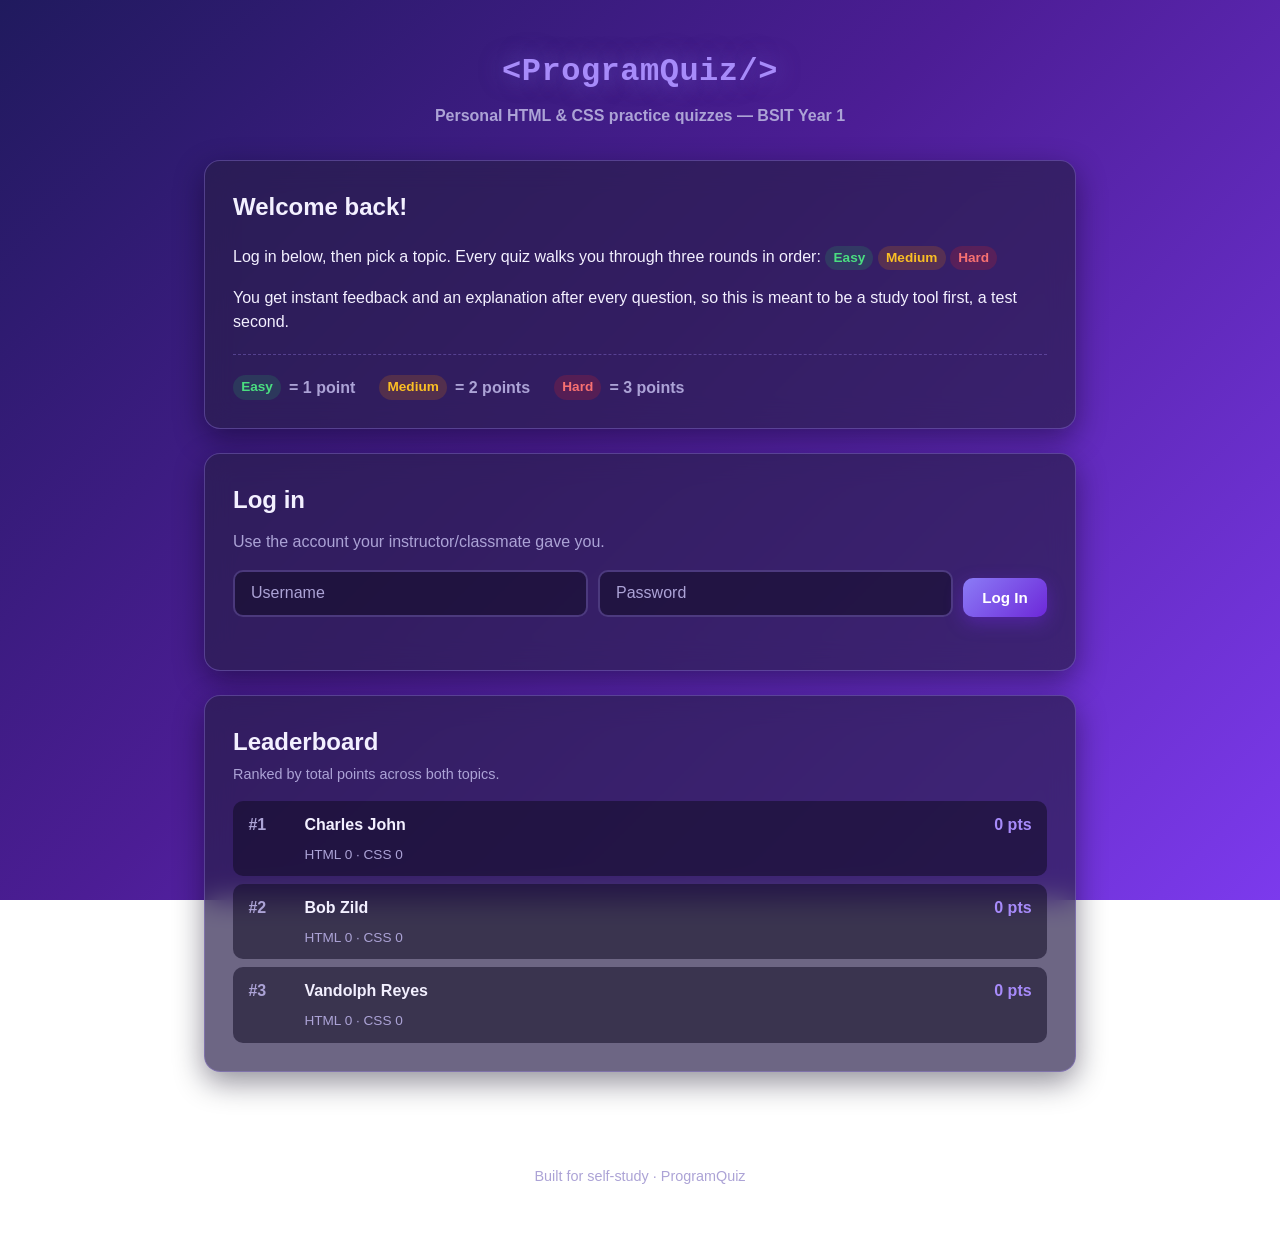
==== index.html @ 382ba7f5 "Initial commit" ====
<!DOCTYPE html>
<html lang="en">
<head>
<meta charset="UTF-8">
<meta name="viewport" content="width=device-width, initial-scale=1.0">
<title>ProgramQuiz &mdash; HTML &amp; CSS Practice Quizzes</title>
<link rel="stylesheet" href="css/style.css">
</head>
<body>

<header class="site-header">
  <div class="brand">&lt;ProgramQuiz/&gt;</div>
  <p class="tagline">Personal HTML &amp; CSS practice quizzes &mdash; BSIT Year 1</p>
</header>

<main class="home">

  <section class="intro card">
    <h1>Welcome back!</h1>
    <p>Log in below, then pick a topic. Every quiz walks you through three rounds in order:
      <span class="badge easy">Easy</span>
      <span class="badge medium">Medium</span>
      <span class="badge hard">Hard</span>
    </p>
    <p>You get instant feedback and an explanation after every question, so this is meant to be a study tool first, a test second.</p>

    <div class="score-guide">
      <div class="score-item"><span class="badge easy">Easy</span> = 1 point</div>
      <div class="score-item"><span class="badge medium">Medium</span> = 2 points</div>
      <div class="score-item"><span class="badge hard">Hard</span> = 3 points</div>
    </div>
  </section>

  <section id="auth-gate" class="card auth-gate"></section>

  <section class="card leaderboard-card">
    <h2>Leaderboard</h2>
    <p class="leaderboard-hint">Ranked by total points across both topics.</p>
    <div id="leaderboard-list"></div>
  </section>

  <div id="app-content" class="app-content hidden">

  <section class="topics" id="topics">

    <article class="topic-card" data-topic="html">
      <div class="topic-icon html-icon">&lt;/&gt;</div>
      <h2>HTML</h2>
      <p>Structure, tags, attributes, forms, semantic elements and accessibility basics.</p>
      <div class="topic-meta">
        <span>10 Easy &middot; 10 Medium &middot; 10 Hard</span>
        <span class="max-score">Max score: 60 pts</span>
      </div>
      <div class="best-score" data-best="html">Best score: <strong>Not attempted yet</strong></div>
      <a class="btn btn-start" href="quiz.html?topic=html">Start HTML Quiz</a>
    </article>

    <article class="topic-card" data-topic="css">
      <div class="topic-icon css-icon">{ }</div>
      <h2>CSS</h2>
      <p>Selectors, the box model, layout with Flexbox/Grid, positioning and specificity.</p>
      <div class="topic-meta">
        <span>10 Easy &middot; 10 Medium &middot; 10 Hard</span>
        <span class="max-score">Max score: 60 pts</span>
      </div>
      <div class="best-score" data-best="css">Best score: <strong>Not attempted yet</strong></div>
      <a class="btn btn-start" href="quiz.html?topic=css">Start CSS Quiz</a>
    </article>

  </section>

  <section class="card stats-card">
    <h2>Your progress</h2>
    <div id="progress-summary" class="progress-summary">
      <div class="stat"><span class="stat-num" id="stat-total-points">0</span><span class="stat-label">Total points earned</span></div>
      <div class="stat"><span class="stat-num" id="stat-quizzes-done">0</span><span class="stat-label">Quizzes completed</span></div>
    </div>
    <button id="reset-btn" class="btn btn-ghost">Reset my progress</button>
  </section>

  </div>

</main>

<footer class="site-footer">
  <p>Built for self-study &middot; ProgramQuiz</p>
</footer>

<script src="js/questions.js"></script>
<script src="js/accounts.js"></script>
<script src="js/auth.js"></script>
<script src="js/app.js"></script>
</body>
</html>
---- css/style.css ----
:root {
  --ink: #f3f0ff;
  --muted: #aca3d6;
  --border: rgba(167, 139, 250, 0.32);

  --surface: rgba(40, 30, 74, 0.68);
  --inset: rgba(17, 12, 38, 0.55);

  --brand: #8b7cf6;
  --brand-strong: #a78bfa;
  --brand-dark: #6d28d9;

  --easy: #4ade80;
  --easy-bg: rgba(34, 197, 94, 0.16);
  --medium: #fbbf24;
  --medium-bg: rgba(217, 119, 6, 0.2);
  --hard: #f87171;
  --hard-bg: rgba(220, 38, 38, 0.2);

  --correct: #4ade80;
  --correct-bg: rgba(34, 197, 94, 0.16);
  --wrong: #f87171;
  --wrong-bg: rgba(220, 38, 38, 0.2);

  --radius: 16px;
  --shadow: 0 10px 30px rgba(8, 5, 26, 0.45);
  font-family: "Segoe UI", Roboto, -apple-system, BlinkMacSystemFont, sans-serif;
}

* { box-sizing: border-box; }

html, body { min-height: 100%; }

body {
  margin: 0;
  background: linear-gradient(135deg, #201a5e 0%, #4c1d95 45%, #7c3aed 100%);
  background-attachment: fixed;
  background-size: cover;
  color: var(--ink);
  line-height: 1.5;
}

code, .mono {
  font-family: "Cascadia Code", "Consolas", "Courier New", monospace;
  background: rgba(0, 0, 0, 0.25);
  padding: 0.1em 0.4em;
  border-radius: 4px;
  font-size: 0.95em;
}

/* ---------- header ---------- */
.site-header {
  color: var(--ink);
  padding: 3rem 1.5rem 2rem;
  text-align: center;
}
.brand {
  font-family: "Cascadia Code", "Consolas", monospace;
  font-size: 2rem;
  font-weight: 800;
  letter-spacing: 0.5px;
  color: var(--brand-strong);
  text-shadow: 0 0 24px rgba(139, 124, 246, 0.5);
}
.tagline {
  margin: 0.5rem 0 0;
  color: var(--muted);
  font-weight: 600;
}

.quiz-header {
  display: flex;
  align-items: center;
  justify-content: space-between;
  background: rgba(24, 18, 51, 0.8);
  backdrop-filter: blur(12px);
  -webkit-backdrop-filter: blur(12px);
  padding: 1rem 1.5rem;
  border-bottom: 1px solid var(--border);
  position: sticky;
  top: 0;
  z-index: 10;
  flex-wrap: wrap;
  gap: 0.5rem;
}
.back-link {
  color: var(--brand-strong);
  text-decoration: none;
  font-weight: 600;
}
.back-link:hover { text-decoration: underline; }
.quiz-title-wrap { text-align: center; }
.quiz-title { font-weight: 700; font-size: 1.1rem; color: var(--ink); }
.quiz-player { font-size: 0.8rem; color: var(--muted); }
.score-tracker {
  background: linear-gradient(135deg, var(--brand), var(--brand-dark));
  color: #fff;
  padding: 0.4rem 0.9rem;
  border-radius: 999px;
  font-weight: 600;
  font-size: 0.95rem;
}

/* ---------- layout ---------- */
.home {
  max-width: 920px;
  margin: 0 auto 3rem;
  padding: 0 1.5rem;
  display: flex;
  flex-direction: column;
  gap: 1.5rem;
}

.app-content {
  display: flex;
  flex-direction: column;
  gap: 1.5rem;
}

.card {
  background: var(--surface);
  border-radius: var(--radius);
  box-shadow: var(--shadow);
  padding: 1.75rem;
  border: 1px solid var(--border);
  backdrop-filter: blur(14px);
  -webkit-backdrop-filter: blur(14px);
}

.intro h1 { margin-top: 0; color: var(--ink); }

.badge {
  display: inline-block;
  padding: 0.15em 0.6em;
  border-radius: 999px;
  font-size: 0.85em;
  font-weight: 700;
}
.badge.easy { background: var(--easy-bg); color: var(--easy); }
.badge.medium { background: var(--medium-bg); color: var(--medium); }
.badge.hard { background: var(--hard-bg); color: var(--hard); }

.score-guide {
  display: flex;
  gap: 1.5rem;
  flex-wrap: wrap;
  margin-top: 1.25rem;
  padding-top: 1.25rem;
  border-top: 1px dashed var(--border);
}
.score-item { display: flex; align-items: center; gap: 0.5rem; font-weight: 600; color: var(--muted); }

.topics {
  display: grid;
  grid-template-columns: repeat(auto-fit, minmax(280px, 1fr));
  gap: 1.5rem;
}

.topic-card {
  background: var(--surface);
  border-radius: var(--radius);
  box-shadow: var(--shadow);
  border: 1px solid var(--border);
  backdrop-filter: blur(14px);
  -webkit-backdrop-filter: blur(14px);
  padding: 1.75rem;
  display: flex;
  flex-direction: column;
  gap: 0.6rem;
}
.topic-icon {
  width: 52px;
  height: 52px;
  border-radius: 12px;
  display: flex;
  align-items: center;
  justify-content: center;
  font-family: "Cascadia Code", monospace;
  font-weight: 700;
  font-size: 1.1rem;
  color: #fff;
}
.html-icon { background: #e34f26; }
.css-icon { background: #2965f1; }

.topic-card h2 { margin: 0.2rem 0 0; color: var(--ink); }
.topic-card p { color: var(--muted); margin: 0; }
.topic-meta {
  display: flex;
  justify-content: space-between;
  font-size: 0.85rem;
  color: var(--muted);
  flex-wrap: wrap;
  gap: 0.25rem;
}
.best-score { font-size: 0.9rem; color: var(--muted); }
.best-score strong { color: var(--ink); }

.btn {
  display: inline-block;
  text-align: center;
  border: none;
  border-radius: 10px;
  padding: 0.7rem 1.2rem;
  font-weight: 700;
  cursor: pointer;
  text-decoration: none;
  font-size: 0.95rem;
  transition: transform 0.1s ease, box-shadow 0.15s ease, background 0.15s ease;
}
.btn-start {
  background: linear-gradient(135deg, #8b7cf6, #6d28d9);
  color: #fff;
  margin-top: 0.5rem;
  box-shadow: 0 6px 18px rgba(109, 40, 217, 0.45);
}
.btn-start:hover { background: linear-gradient(135deg, #7c6df2, #5b21b6); }
.btn-ghost {
  background: transparent;
  color: var(--muted);
  border: 1px solid var(--border);
}
.btn-ghost:hover { border-color: var(--wrong); color: var(--wrong); }

.stats-card h2 { margin-top: 0; color: var(--ink); }
.progress-summary {
  display: flex;
  gap: 2.5rem;
  margin-bottom: 1.25rem;
  flex-wrap: wrap;
}
.stat { display: flex; flex-direction: column; }
.stat-num { font-size: 2rem; font-weight: 800; color: var(--brand-strong); }
.stat-label { color: var(--muted); font-size: 0.9rem; }

/* ---------- login ---------- */
.auth-gate h2 { margin-top: 0; color: var(--ink); }
.gate-hint { color: var(--muted); margin-top: -0.5rem; }

.login-active {
  display: flex;
  align-items: center;
  justify-content: space-between;
  flex-wrap: wrap;
  gap: 0.75rem;
}

.login-form {
  display: flex;
  gap: 0.6rem;
  flex-wrap: wrap;
  margin-top: 0.75rem;
}
.login-form input {
  flex: 1;
  min-width: 160px;
  padding: 0.7rem 1rem;
  border: 2px solid var(--border);
  border-radius: 10px;
  font-size: 1rem;
  background: var(--inset);
  color: var(--ink);
}
.login-form input::placeholder { color: var(--muted); }
.login-form input:focus { outline: none; border-color: var(--brand); }
.login-error { color: var(--wrong); font-size: 0.9rem; margin-top: 0.5rem; min-height: 1.2em; }

/* ---------- leaderboard ---------- */
.leaderboard-card h2 { margin-top: 0; margin-bottom: 0.2rem; color: var(--ink); }
.leaderboard-hint { color: var(--muted); font-size: 0.9rem; margin-top: 0; }
.leaderboard-table {
  display: flex;
  flex-direction: column;
  gap: 0.5rem;
  margin-top: 1rem;
}
.leaderboard-row {
  display: grid;
  grid-template-columns: 2.5rem 1fr auto;
  align-items: center;
  gap: 0.5rem 1rem;
  padding: 0.65rem 0.9rem;
  border-radius: 10px;
  background: var(--inset);
  border: 1px solid transparent;
}
.leaderboard-row.is-me {
  background: rgba(139, 124, 246, 0.18);
  border: 1px solid var(--brand);
}
.lb-rank { font-weight: 800; color: var(--muted); }
.lb-name { font-weight: 700; grid-column: 2; color: var(--ink); }
.lb-total { font-weight: 700; color: var(--brand-strong); grid-column: 3; }
.lb-detail { grid-column: 2 / span 2; color: var(--muted); font-size: 0.85rem; }

.site-footer {
  text-align: center;
  color: var(--muted);
  padding: 2rem;
  font-size: 0.9rem;
}

/* ---------- quiz page ---------- */
.progress-wrap {
  height: 8px;
  background: var(--inset);
}
.progress-bar {
  height: 100%;
  width: 0%;
  background: linear-gradient(90deg, var(--brand), var(--brand-strong));
  transition: width 0.25s ease;
}
.round-label {
  text-align: center;
  padding: 0.6rem;
  font-weight: 700;
  color: var(--muted);
  font-size: 0.95rem;
}

.quiz-main {
  max-width: 760px;
  margin: 0 auto;
  padding: 1rem 1.5rem 3rem;
}

.question-card {
  background: var(--surface);
  border-radius: var(--radius);
  box-shadow: var(--shadow);
  border: 1px solid var(--border);
  backdrop-filter: blur(14px);
  -webkit-backdrop-filter: blur(14px);
  padding: 1.75rem;
}

.q-meta {
  display: flex;
  justify-content: space-between;
  align-items: center;
  margin-bottom: 1rem;
}
.q-count { color: var(--muted); font-size: 0.9rem; font-weight: 600; }

.q-text {
  font-size: 1.15rem;
  font-weight: 600;
  margin: 0 0 1.25rem;
  color: var(--ink);
}

.code-hint {
  color: var(--muted);
  font-size: 0.85rem;
  font-style: italic;
  margin: 0 0 1rem;
}

.choices {
  display: flex;
  flex-direction: column;
  gap: 0.7rem;
}

.choice {
  display: flex;
  align-items: center;
  gap: 0.75rem;
  padding: 0.8rem 1rem;
  border: 2px solid var(--border);
  border-radius: 10px;
  background: var(--inset);
  cursor: pointer;
  text-align: left;
  font-size: 1rem;
  color: var(--ink);
  transition: border-color 0.15s ease, background 0.15s ease;
}
.choice:hover:not(:disabled) {
  border-color: var(--brand);
}
.choice-letter {
  width: 26px;
  height: 26px;
  min-width: 26px;
  border-radius: 50%;
  background: rgba(255, 255, 255, 0.06);
  border: 2px solid var(--border);
  display: flex;
  align-items: center;
  justify-content: center;
  font-weight: 700;
  font-size: 0.85rem;
  color: var(--ink);
}
.choice:disabled { cursor: default; }
.choice.correct { border-color: var(--correct); background: var(--correct-bg); }
.choice.correct .choice-letter { border-color: var(--correct); background: var(--correct); color: #0b1e12; }
.choice.wrong { border-color: var(--wrong); background: var(--wrong-bg); }
.choice.wrong .choice-letter { border-color: var(--wrong); background: var(--wrong); color: #2a0a0a; }
.choice.dim { opacity: 0.5; }

.feedback {
  margin-top: 1.25rem;
  padding: 1rem 1.1rem;
  border-radius: 10px;
  font-size: 0.95rem;
}
.feedback.is-correct { background: var(--correct-bg); border: 1px solid var(--correct); }
.feedback.is-wrong { background: var(--wrong-bg); border: 1px solid var(--wrong); }
.feedback-title { font-weight: 700; margin-bottom: 0.35rem; }
.feedback.is-correct .feedback-title { color: var(--correct); }
.feedback.is-wrong .feedback-title { color: var(--wrong); }
.correct-answer-line { margin-bottom: 0.5rem; }
.correct-answer-line strong { color: var(--correct); }
.feedback-explanation { margin-bottom: 0.9rem; }

.code-block {
  background: #120c2c;
  color: #e7e2ff;
  border: 1px solid rgba(167, 139, 250, 0.25);
  border-radius: 8px;
  padding: 0.9rem 1rem;
  margin: 0.6rem 0;
  overflow-x: auto;
  font-size: 0.85rem;
  line-height: 1.5;
}
.code-block code {
  background: none;
  padding: 0;
  color: inherit;
  font-size: inherit;
  white-space: pre;
}

.q-footer {
  display: flex;
  justify-content: flex-end;
  margin-top: 1.25rem;
}

/* ---------- results ---------- */
.results {
  max-width: 760px;
  margin: 0 auto;
  padding: 1rem 1.5rem 3rem;
  display: flex;
  flex-direction: column;
  gap: 1.5rem;
}
.hidden { display: none !important; }

.results-summary {
  background: var(--surface);
  border-radius: var(--radius);
  box-shadow: var(--shadow);
  border: 1px solid var(--border);
  backdrop-filter: blur(14px);
  -webkit-backdrop-filter: blur(14px);
  padding: 2rem;
  text-align: center;
  color: var(--ink);
}
.results-score { font-size: 3rem; font-weight: 800; color: var(--brand-strong); }
.results-score span { font-size: 1.5rem; color: var(--muted); }
.results-breakdown {
  display: flex;
  justify-content: center;
  gap: 1.5rem;
  margin-top: 1.25rem;
  flex-wrap: wrap;
}
.new-best {
  margin-top: 1rem;
  color: var(--correct);
  font-weight: 700;
}

.results-actions {
  display: flex;
  gap: 1rem;
  justify-content: center;
  flex-wrap: wrap;
  margin-top: 1.5rem;
}

.review-list {
  display: flex;
  flex-direction: column;
  gap: 1rem;
}
.review-item {
  background: var(--surface);
  border-radius: var(--radius);
  border: 1px solid var(--border);
  backdrop-filter: blur(14px);
  -webkit-backdrop-filter: blur(14px);
  padding: 1.25rem;
  color: var(--ink);
}
.review-item-head {
  display: flex;
  justify-content: space-between;
  align-items: center;
  gap: 0.75rem;
  margin-bottom: 0.5rem;
  flex-wrap: wrap;
}
.review-status { font-weight: 700; font-size: 0.9rem; }
.review-status.ok { color: var(--correct); }
.review-status.bad { color: var(--wrong); }
.review-answer { font-size: 0.9rem; margin: 0.2rem 0; }
.review-explanation { color: var(--muted); font-size: 0.9rem; margin-top: 0.4rem; }

@media (max-width: 600px) {
  .site-header { padding: 2.5rem 1rem 1.5rem; }
  .results-score { font-size: 2.2rem; }
}
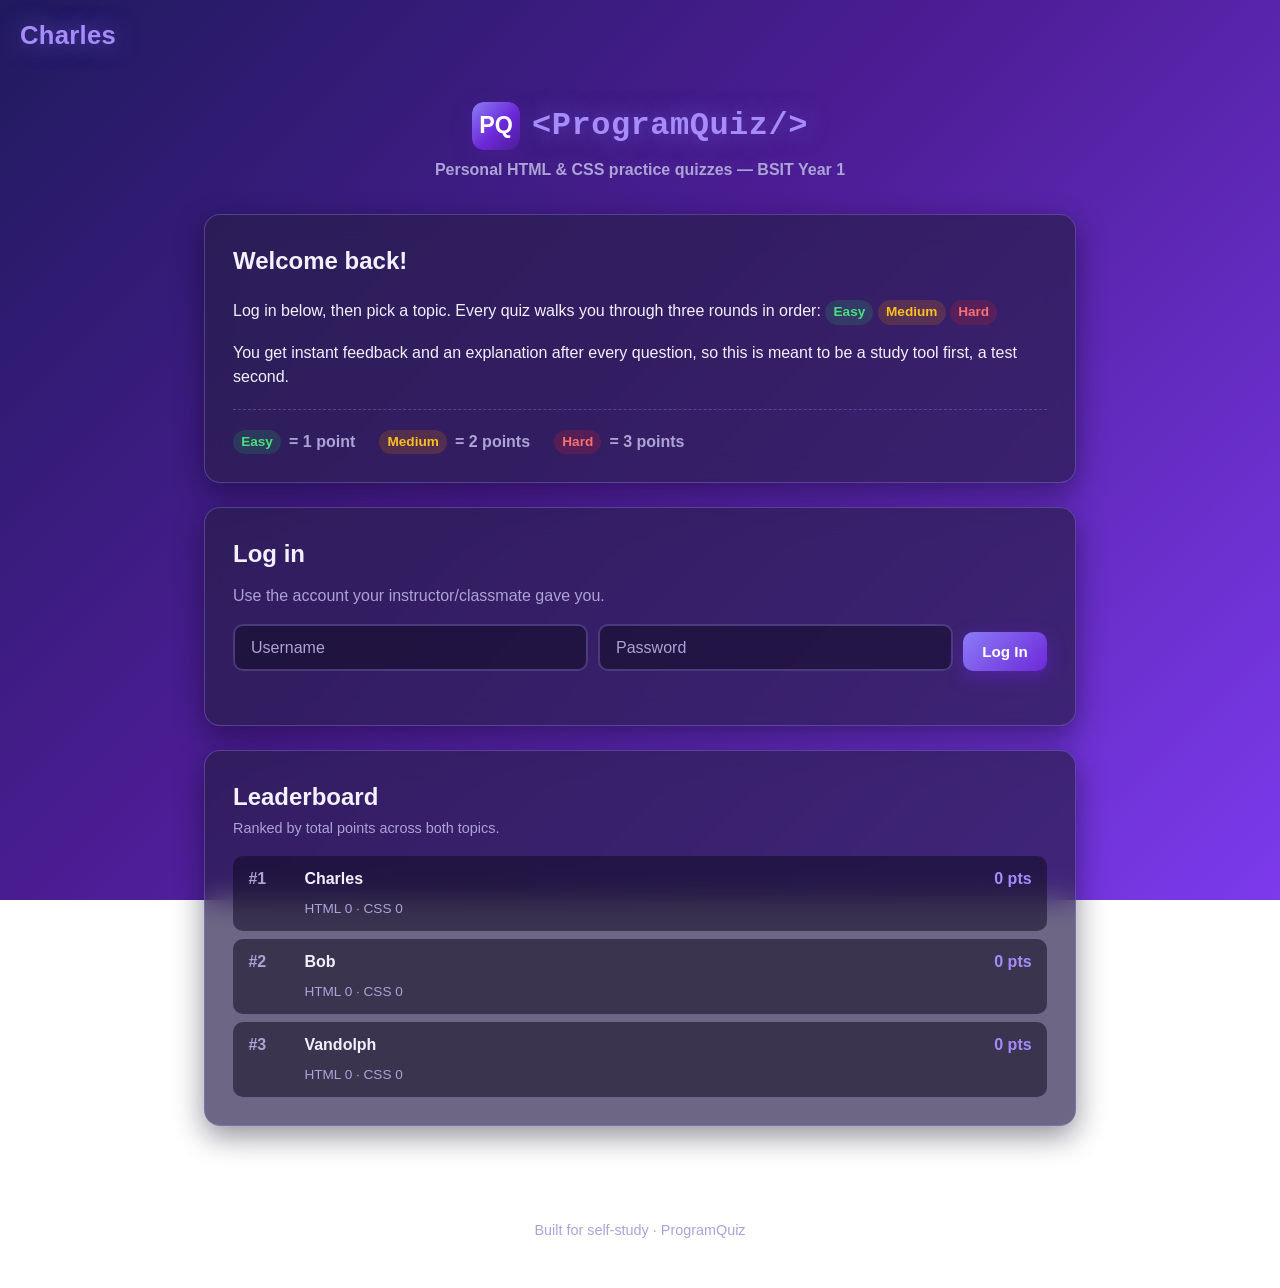
==== commit 07253fe3: "Add ProgramQuiz logo/favicon, missed-questions review, and privacy tweaks Add PQ logo mark used as f" ====
--- a/index.html
+++ b/index.html
@@ -4,12 +4,18 @@
 <meta charset="UTF-8">
 <meta name="viewport" content="width=device-width, initial-scale=1.0">
 <title>ProgramQuiz &mdash; HTML &amp; CSS Practice Quizzes</title>
+<link rel="icon" type="image/svg+xml" href="assets/logo.svg">
 <link rel="stylesheet" href="css/style.css">
 </head>
 <body>
 
+<div class="site-owner">Charles</div>
+
 <header class="site-header">
-  <div class="brand">&lt;ProgramQuiz/&gt;</div>
+  <div class="brand-row">
+    <img src="assets/logo.svg" alt="ProgramQuiz logo" class="logo-mark">
+    <div class="brand">&lt;ProgramQuiz/&gt;</div>
+  </div>
   <p class="tagline">Personal HTML &amp; CSS practice quizzes &mdash; BSIT Year 1</p>
 </header>
 
@@ -52,6 +58,7 @@
         <span class="max-score">Max score: 60 pts</span>
       </div>
       <div class="best-score" data-best="html">Best score: <strong>Not attempted yet</strong></div>
+      <div class="missed-line" data-missed="html"></div>
       <a class="btn btn-start" href="quiz.html?topic=html">Start HTML Quiz</a>
     </article>
 
@@ -64,6 +71,7 @@
         <span class="max-score">Max score: 60 pts</span>
       </div>
       <div class="best-score" data-best="css">Best score: <strong>Not attempted yet</strong></div>
+      <div class="missed-line" data-missed="css"></div>
       <a class="btn btn-start" href="quiz.html?topic=css">Start CSS Quiz</a>
     </article>
 
--- a/css/style.css
+++ b/css/style.css
@@ -48,11 +48,32 @@
   font-size: 0.95em;
 }
 
+.site-owner {
+  padding: 1rem 1.25rem 0;
+  font-weight: 800;
+  font-size: 1.6rem;
+  color: var(--brand-strong);
+  letter-spacing: 0.3px;
+  text-shadow: 0 0 24px rgba(139, 124, 246, 0.6);
+}
+
 /* ---------- header ---------- */
 .site-header {
   color: var(--ink);
   padding: 3rem 1.5rem 2rem;
   text-align: center;
+}
+.brand-row {
+  display: flex;
+  align-items: center;
+  justify-content: center;
+  gap: 0.75rem;
+}
+.logo-mark {
+  width: 48px;
+  height: 48px;
+  border-radius: 12px;
+  box-shadow: 0 6px 18px rgba(76, 29, 149, 0.55);
 }
 .brand {
   font-family: "Cascadia Code", "Consolas", monospace;
@@ -196,6 +217,17 @@
 .best-score { font-size: 0.9rem; color: var(--muted); }
 .best-score strong { color: var(--ink); }
 
+.missed-link {
+  display: inline-flex;
+  align-items: center;
+  gap: 0.35rem;
+  font-size: 0.85rem;
+  font-weight: 700;
+  color: var(--medium);
+  text-decoration: none;
+}
+.missed-link:hover { text-decoration: underline; }
+
 .btn {
   display: inline-block;
   text-align: center;
